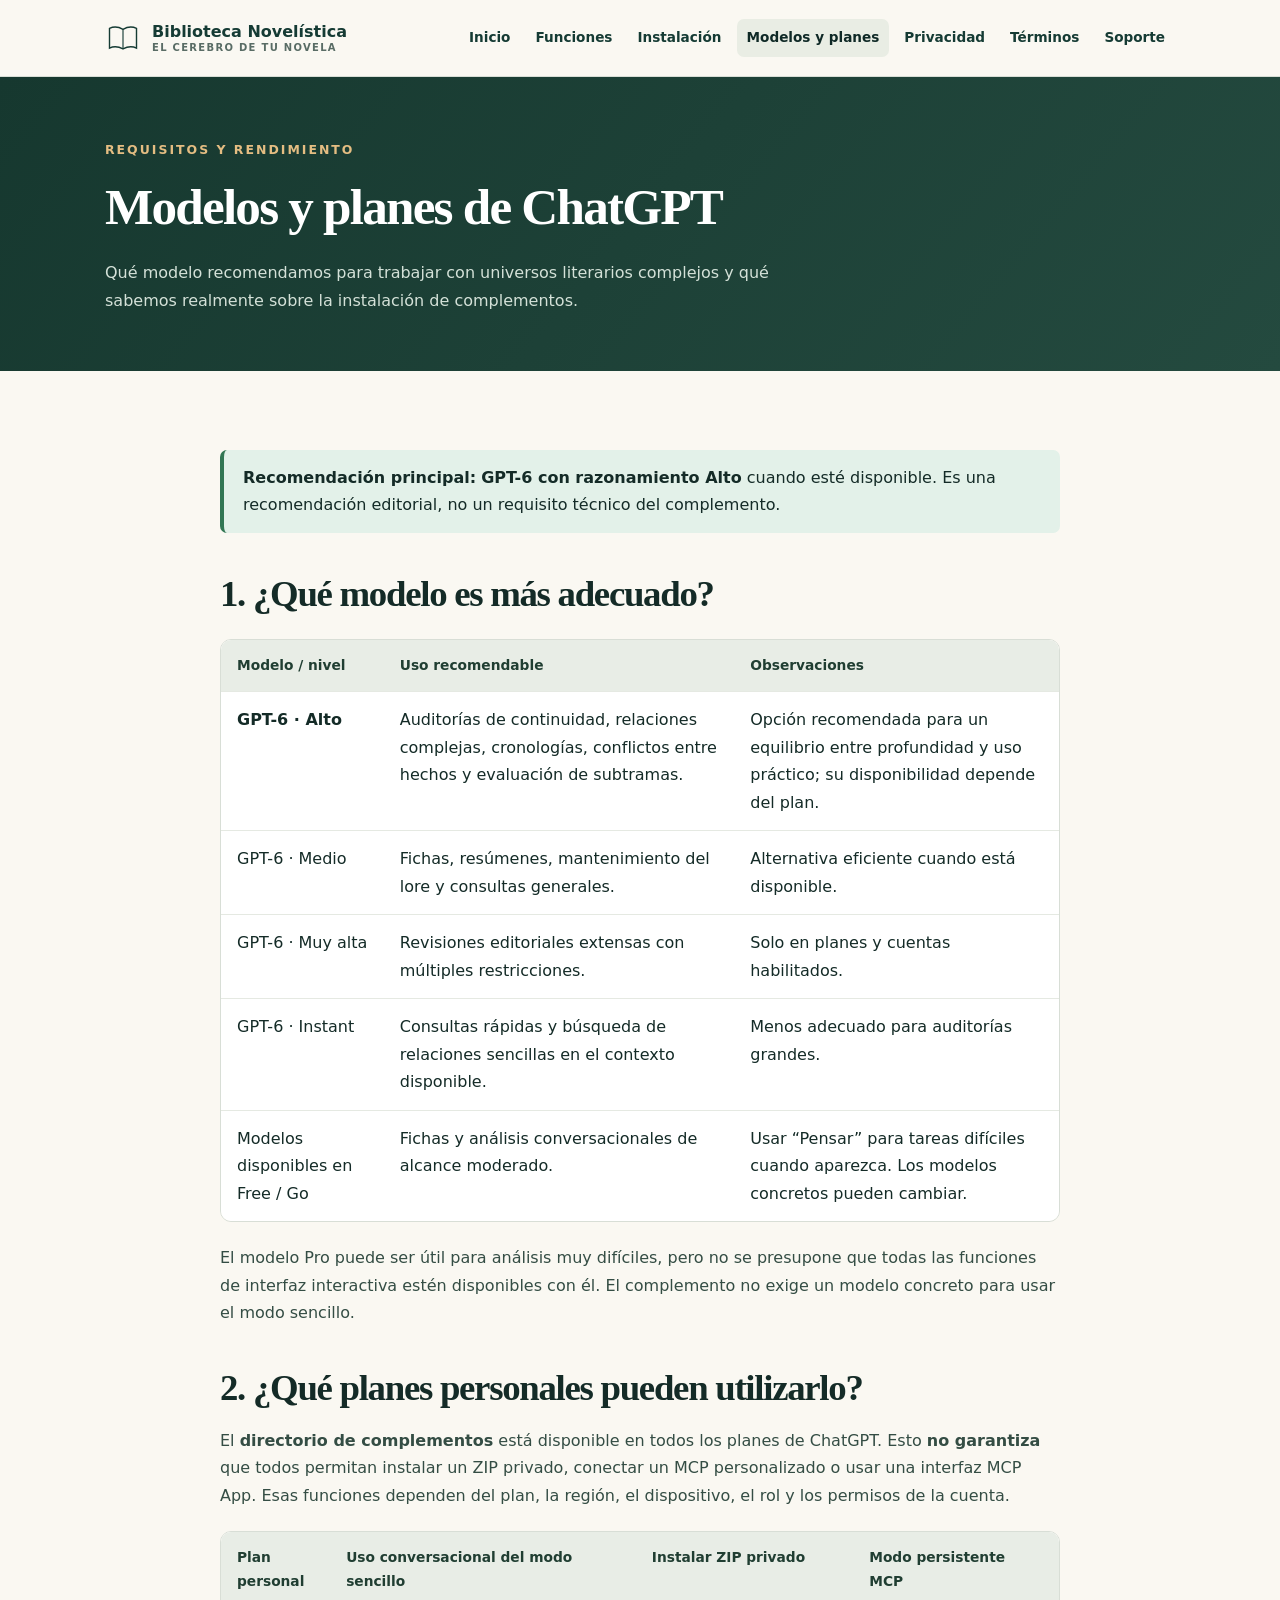
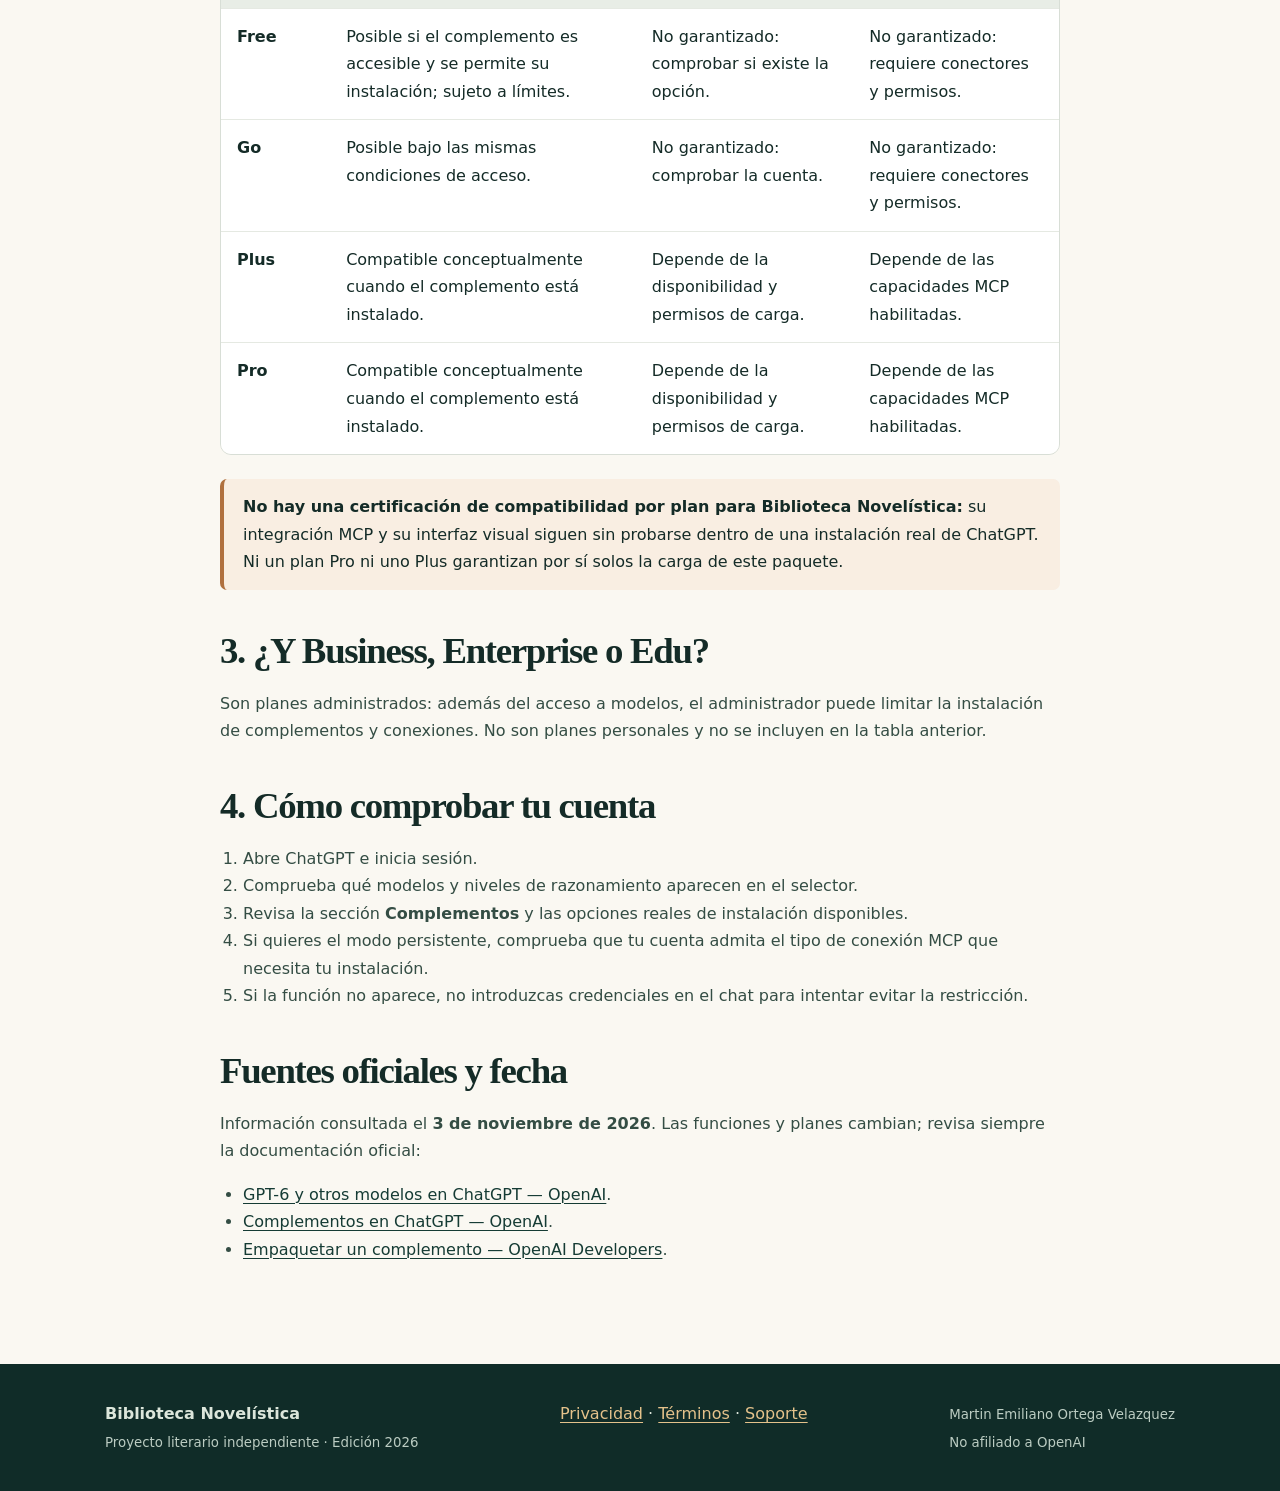
==== compatibilidad.html @ a24e58ad "Version 1 - Github pages Adicion de todos los archivos necesarios para github pages: instalacion.ht" ====
<!doctype html><html lang="es"><head><meta charset="utf-8"><meta name="viewport" content="width=device-width,initial-scale=1"><meta name="description" content="Modelo de ChatGPT recomendado, planes personales y límites de instalación para Biblioteca Novelística."><meta name="theme-color" content="#173a33"><meta name="robots" content="index,follow"><title>Modelos y planes | Biblioteca Novelística</title><link rel="icon" type="image/svg+xml" href="assets/favicon.svg"><link rel="stylesheet" href="assets/style.css"></head><body><a class="skip" href="#contenido">Saltar al contenido</a><header><div class="wrap topbar"><a class="logo" href="index.html" aria-label="Biblioteca Novelística - inicio"><svg viewBox="0 0 128 128" aria-hidden="true"><path d="M16 30c16-8 32-6 48 3 16-9 32-11 48-3v70c-16-8-32-6-48 3-16-9-32-11-48-3z" stroke="currentColor" stroke-width="5" fill="none"/><path d="M64 34v69" stroke="currentColor" stroke-width="4"/></svg><span>Biblioteca Novelística<small>El cerebro de tu novela</small></span></a><nav aria-label="Navegación principal"><a href="index.html">Inicio</a><a href="funciones.html">Funciones</a><a href="instalacion.html">Instalación</a><a href="compatibilidad.html" aria-current="page">Modelos y planes</a><a href="privacidad.html">Privacidad</a><a href="terminos.html">Términos</a><a href="soporte.html">Soporte</a></nav></div></header><main id="contenido"><section class="pagehero"><div class="wrap"><div class="eyebrow">Requisitos y rendimiento</div><h1>Modelos y planes de ChatGPT</h1><p>Qué modelo recomendamos para trabajar con universos literarios complejos y qué sabemos realmente sobre la instalación de complementos.</p></div></section><section class="content"><div class="wrap prose"><div class="note success"><strong>Recomendación principal:</strong> <strong>GPT-6 con razonamiento Alto</strong> cuando esté disponible. Es una recomendación editorial, no un requisito técnico del complemento.</div><h2>1. ¿Qué modelo es más adecuado?</h2><div class="table-scroll"><table><thead><tr><th>Modelo / nivel</th><th>Uso recomendable</th><th>Observaciones</th></tr></thead><tbody><tr><td><strong>GPT-6 · Alto</strong></td><td>Auditorías de continuidad, relaciones complejas, cronologías, conflictos entre hechos y evaluación de subtramas.</td><td>Opción recomendada para un equilibrio entre profundidad y uso práctico; su disponibilidad depende del plan.</td></tr><tr><td>GPT-6 · Medio</td><td>Fichas, resúmenes, mantenimiento del lore y consultas generales.</td><td>Alternativa eficiente cuando está disponible.</td></tr><tr><td>GPT-6 · Muy alta</td><td>Revisiones editoriales extensas con múltiples restricciones.</td><td>Solo en planes y cuentas habilitados.</td></tr><tr><td>GPT-6 · Instant</td><td>Consultas rápidas y búsqueda de relaciones sencillas en el contexto disponible.</td><td>Menos adecuado para auditorías grandes.</td></tr><tr><td>Modelos disponibles en Free / Go</td><td>Fichas y análisis conversacionales de alcance moderado.</td><td>Usar “Pensar” para tareas difíciles cuando aparezca. Los modelos concretos pueden cambiar.</td></tr></tbody></table></div><p>El modelo Pro puede ser útil para análisis muy difíciles, pero no se presupone que todas las funciones de interfaz interactiva estén disponibles con él. El complemento no exige un modelo concreto para usar el modo sencillo.</p><h2>2. ¿Qué planes personales pueden utilizarlo?</h2><p>El <strong>directorio de complementos</strong> está disponible en todos los planes de ChatGPT. Esto <strong>no garantiza</strong> que todos permitan instalar un ZIP privado, conectar un MCP personalizado o usar una interfaz MCP App. Esas funciones dependen del plan, la región, el dispositivo, el rol y los permisos de la cuenta.</p><div class="table-scroll"><table><thead><tr><th>Plan personal</th><th>Uso conversacional del modo sencillo</th><th>Instalar ZIP privado</th><th>Modo persistente MCP</th></tr></thead><tbody><tr><td><strong>Free</strong></td><td>Posible si el complemento es accesible y se permite su instalación; sujeto a límites.</td><td>No garantizado: comprobar si existe la opción.</td><td>No garantizado: requiere conectores y permisos.</td></tr><tr><td><strong>Go</strong></td><td>Posible bajo las mismas condiciones de acceso.</td><td>No garantizado: comprobar la cuenta.</td><td>No garantizado: requiere conectores y permisos.</td></tr><tr><td><strong>Plus</strong></td><td>Compatible conceptualmente cuando el complemento está instalado.</td><td>Depende de la disponibilidad y permisos de carga.</td><td>Depende de las capacidades MCP habilitadas.</td></tr><tr><td><strong>Pro</strong></td><td>Compatible conceptualmente cuando el complemento está instalado.</td><td>Depende de la disponibilidad y permisos de carga.</td><td>Depende de las capacidades MCP habilitadas.</td></tr></tbody></table></div><div class="note warning"><strong>No hay una certificación de compatibilidad por plan para Biblioteca Novelística:</strong> su integración MCP y su interfaz visual siguen sin probarse dentro de una instalación real de ChatGPT. Ni un plan Pro ni uno Plus garantizan por sí solos la carga de este paquete.</div><h2>3. ¿Y Business, Enterprise o Edu?</h2><p>Son planes administrados: además del acceso a modelos, el administrador puede limitar la instalación de complementos y conexiones. No son planes personales y no se incluyen en la tabla anterior.</p><h2>4. Cómo comprobar tu cuenta</h2><ol><li>Abre ChatGPT e inicia sesión.</li><li>Comprueba qué modelos y niveles de razonamiento aparecen en el selector.</li><li>Revisa la sección <strong>Complementos</strong> y las opciones reales de instalación disponibles.</li><li>Si quieres el modo persistente, comprueba que tu cuenta admita el tipo de conexión MCP que necesita tu instalación.</li><li>Si la función no aparece, no introduzcas credenciales en el chat para intentar evitar la restricción.</li></ol><h2>Fuentes oficiales y fecha</h2><p>Información consultada el <strong>3 de noviembre de 2026</strong>. Las funciones y planes cambian; revisa siempre la documentación oficial:</p><ul><li><a href="https://help.openai.com/es-419/articles/20001354-gpt-6-and-other-models-in-chatgpt" target="_blank" rel="noopener noreferrer">GPT-6 y otros modelos en ChatGPT — OpenAI</a>.</li><li><a href="https://help.openai.com/es-419/articles/20001256-plugins-in-chatgpt" target="_blank" rel="noopener noreferrer">Complementos en ChatGPT — OpenAI</a>.</li><li><a href="https://developers.openai.com/plugins/build/plugins" target="_blank" rel="noopener noreferrer">Empaquetar un complemento — OpenAI Developers</a>.</li></ul></div></section></main><footer><div class="wrap inner"><div><strong>Biblioteca Novelística</strong><br><small>Proyecto literario independiente · Edición 2026</small></div><div><a href="privacidad.html">Privacidad</a> · <a href="terminos.html">Términos</a> · <a href="soporte.html">Soporte</a></div><div><small>Martin Emiliano Ortega Velazquez<br>No afiliado a OpenAI</small></div></div></footer></body></html>
---- assets/style.css ----
:root{color-scheme:light;--paper:#faf8f2;--cream:#f1eee5;--ink:#142b27;--muted:#596c65;--pine:#153b34;--deep:#0f2926;--gold:#a87737;--line:#d8ded6;--shadow:0 20px 60px rgba(14,35,30,.09)}*{box-sizing:border-box}html{scroll-behavior:smooth}body{margin:0;background:var(--paper);color:var(--ink);font:16px/1.72 'DM Sans',system-ui,-apple-system,sans-serif}a{color:var(--pine);text-decoration-thickness:1px;text-underline-offset:3px}a:hover{color:#946127}a:focus-visible,button:focus-visible{outline:3px solid #c58b42;outline-offset:3px}.wrap{max-width:1120px;margin:auto;padding:0 25px}.skip{position:absolute;top:-80px;left:15px;background:white;padding:10px;z-index:22}.skip:focus{top:15px}header{position:sticky;top:0;z-index:10;background:rgba(250,248,242,.97);border-bottom:1px solid var(--line);backdrop-filter:blur(12px)}.topbar{min-height:76px;display:flex;align-items:center;justify-content:space-between;gap:20px}.logo{display:flex;align-items:center;gap:11px;text-decoration:none;color:var(--pine);font-weight:700;line-height:1.25;white-space:nowrap}.logo svg{width:36px;height:36px}.logo small{display:block;font-size:10px;font-weight:600;letter-spacing:.13em;text-transform:uppercase;color:var(--muted)}nav{display:flex;flex-wrap:wrap;justify-content:flex-end;gap:5px}nav a{padding:7px 10px;border-radius:7px;font-size:.85rem;font-weight:600;text-decoration:none}nav a[aria-current=page],nav a:hover{background:#e9ede4;color:var(--deep)}.hero{background:radial-gradient(circle at 75% 30%,#29564b 0,transparent 42%),linear-gradient(125deg,#102d28,#183e36 65%,#194437);color:#f9f4e8;padding:85px 0 91px;overflow:hidden}.hero-grid{display:grid;grid-template-columns:1.1fr .9fr;gap:48px;align-items:center}.eyebrow{font-size:.78rem;letter-spacing:.16em;text-transform:uppercase;font-weight:700;color:#e4bd82;margin-bottom:15px}.hero h1,h1,h2,h3{font-family:'Libre Baskerville',Georgia,serif;line-height:1.25;letter-spacing:-.035em}h1{font-size:clamp(2.2rem,5vw,4.25rem);margin:0 0 20px}h2{font-size:clamp(1.55rem,3vw,2.3rem);margin:0 0 18px}h3{font-size:1.23rem;margin:0 0 9px}.hero p{max-width:575px;font-size:1.13rem;color:#d9e3da;margin:0 0 23px}.action{display:inline-block;border-radius:8px;padding:11px 19px;font-weight:700;text-decoration:none;background:#ddbd84;color:#122c27}.action:hover{background:#f3d39d;color:#122c27}.action.secondary{color:#fff;background:transparent;border:1px solid #8da89d}.actions{display:flex;flex-wrap:wrap;gap:12px}.ornament{height:305px;border:1px solid rgba(225,209,169,.3);border-radius:18px;position:relative;background:linear-gradient(145deg,rgba(250,237,201,.12),rgba(255,255,255,.025));display:grid;place-items:center}.ornament:before,.ornament:after{content:'';position:absolute;border:1px solid rgba(221,189,132,.28);border-radius:50%;width:235px;height:235px}.ornament:after{width:160px;height:160px}.ornament svg{width:175px;z-index:2;filter:drop-shadow(0 10px 20px #0b201b)}.section{padding:70px 0}.section.alt{background:var(--cream)}.intro{max-width:760px;color:var(--muted);font-size:1.06rem;margin:0 0 28px}.cards{display:grid;grid-template-columns:repeat(3,1fr);gap:16px}.card{background:#fff;border:1px solid var(--line);border-radius:13px;padding:26px;box-shadow:0 8px 30px rgba(20,43,39,.035)}.card p,.card li{color:#52635c}.card .number{font-size:.77rem;letter-spacing:.08em;color:var(--gold);font-weight:700}.kicker{color:#9b713f;font-size:.78rem;letter-spacing:.12em;text-transform:uppercase;font-weight:700}.pagehero{background:linear-gradient(130deg,#16382f,#244a3f);color:white;padding:62px 0 56px}.pagehero h1{font-size:clamp(2.05rem,4vw,3.4rem)}.pagehero p{max-width:740px;color:#d4e1d8;margin:0}.content{padding:55px 0 85px}.content .prose{max-width:890px}.prose h2{margin:38px 0 12px}.prose h3{margin:25px 0 10px}.prose p,.prose li{color:#344d44}.prose ul,.prose ol{padding-left:23px}.note{background:#f1eadb;border-left:4px solid #ab7a40;border-radius:7px;padding:14px 19px;margin:24px 0}.success{background:#e3f1e9;border-left-color:#317653}.warning{background:#f9eee2;border-left-color:#b0703e}.table-scroll{overflow:auto;border:1px solid var(--line);border-radius:11px;margin:22px 0}table{border-collapse:collapse;width:100%;background:#fff;min-width:610px}th,td{padding:14px 16px;text-align:left;border-bottom:1px solid #e5e9e2;vertical-align:top}th{background:#e8ede6;color:#203e32;font-size:.86rem}tr:last-child td{border:0}.pill{display:inline-flex;align-items:center;padding:3px 10px;border-radius:999px;background:#e4eee8;color:#1b6245;font-size:.8rem;font-weight:700}.pill.amber{background:#f7ecd8;color:#906126}.pill.grey{background:#ececeb;color:#53625e}.step{display:flex;gap:18px;margin:24px 0}.step .stepno{flex:0 0 36px;width:36px;height:36px;display:grid;place-items:center;background:var(--pine);color:#fff;border-radius:50%;font-weight:700}.step h3{margin:0 0 4px}.step p{margin:0}.code{border-radius:8px;padding:15px;overflow-x:auto;background:#142b28;color:#e9ecdd;font-family:ui-monospace,Consolas,monospace;font-size:.89rem}.grid2{display:grid;grid-template-columns:repeat(2,1fr);gap:18px}footer{background:#102c28;color:#dce6db;padding:36px 0}footer a{color:#e4c28b}footer .inner{display:flex;justify-content:space-between;flex-wrap:wrap;gap:18px}footer small{color:#bbccc2}.micro{font-size:.85rem;color:var(--muted)}.tagline{margin-top:20px;font-size:.88rem;color:#c0d4c9}.anchorlink{white-space:nowrap}.flow{display:flex;gap:10px;flex-wrap:wrap;margin:18px 0}.flow span{padding:10px 14px;background:#e9eee5;border-radius:9px;font-size:.91rem}hr{height:1px;border:0;background:var(--line);margin:30px 0}@media(max-width:880px){.topbar{flex-direction:column;align-items:flex-start;padding-top:12px;padding-bottom:12px;gap:8px}nav{justify-content:flex-start}.hero-grid{grid-template-columns:1fr}.ornament{height:210px}.cards{grid-template-columns:1fr 1fr}}@media(max-width:580px){.wrap{padding:0 18px}.cards,.grid2{grid-template-columns:1fr}.hero{padding:55px 0}.section{padding:46px 0}.pagehero{padding:44px 0}.ornament{display:none}nav a{font-size:.79rem;padding:7px 7px}.topbar{align-items:center}.logo{align-self:flex-start}}
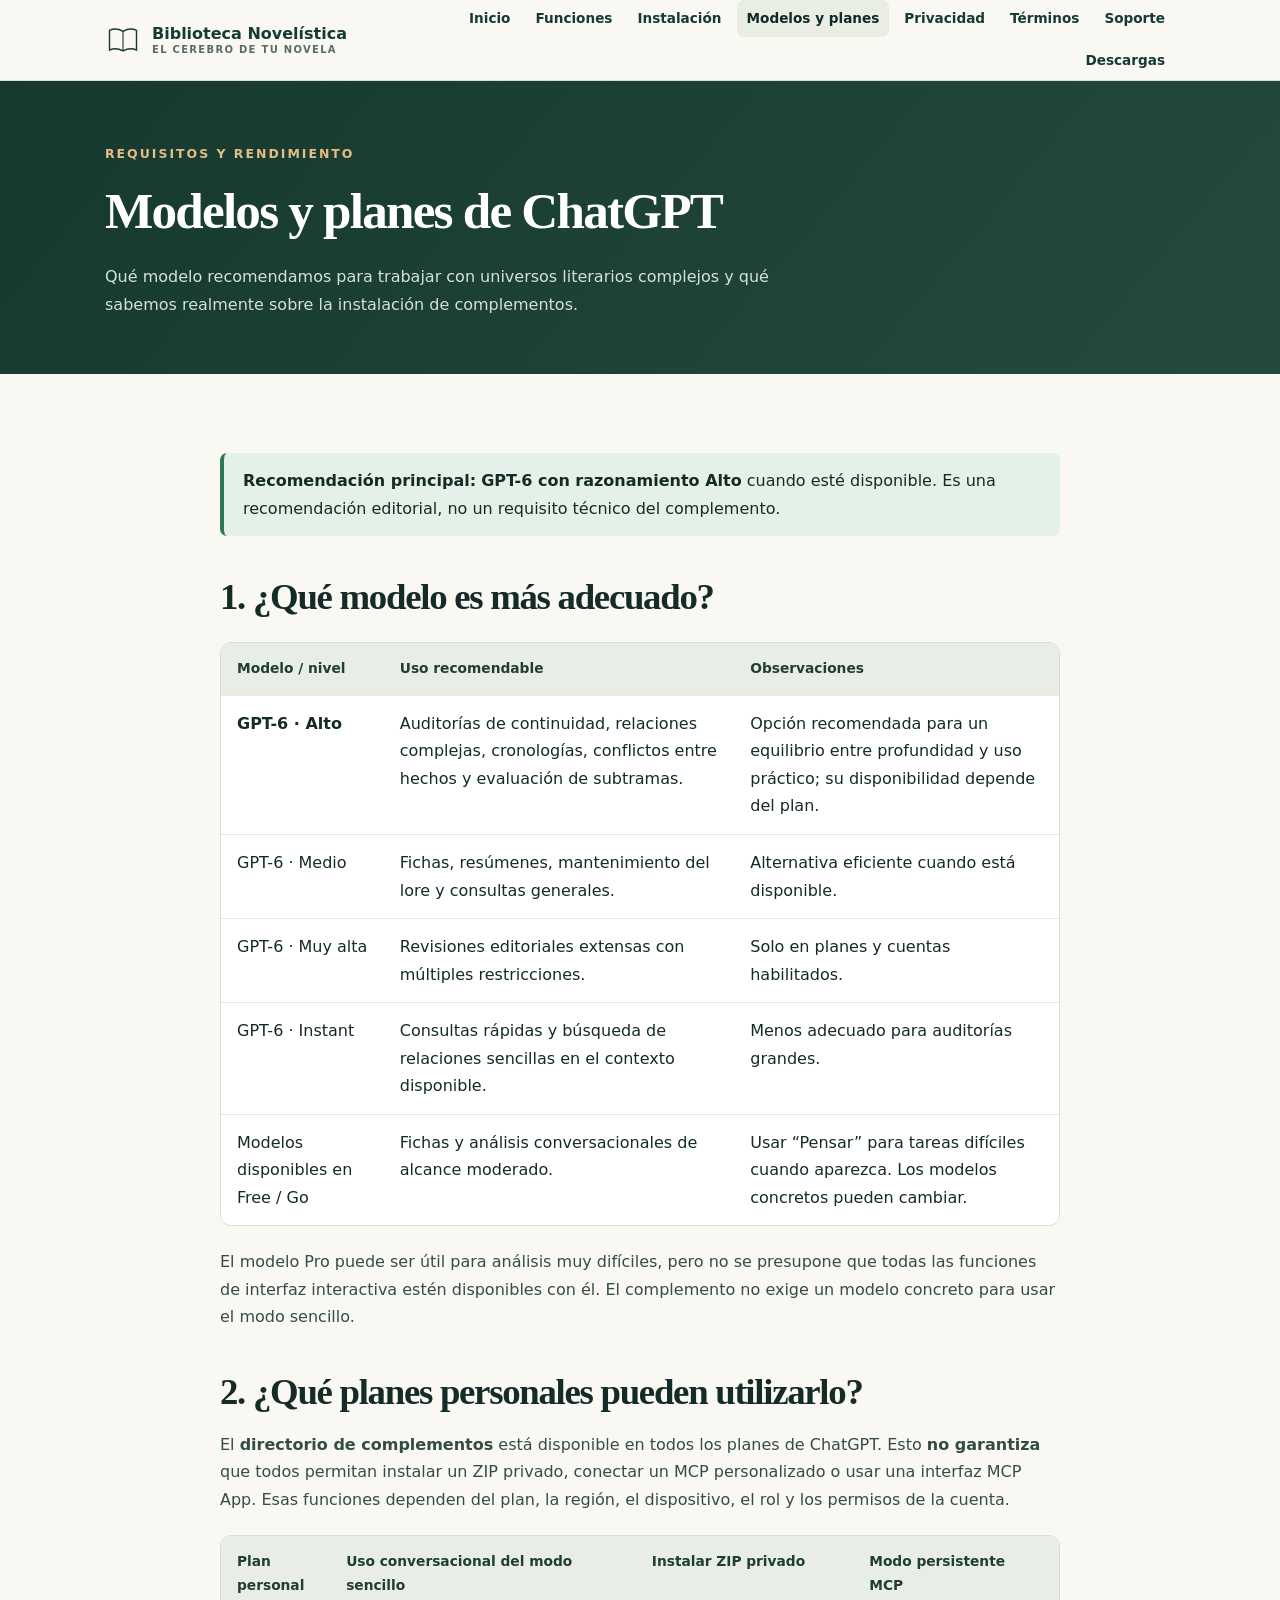
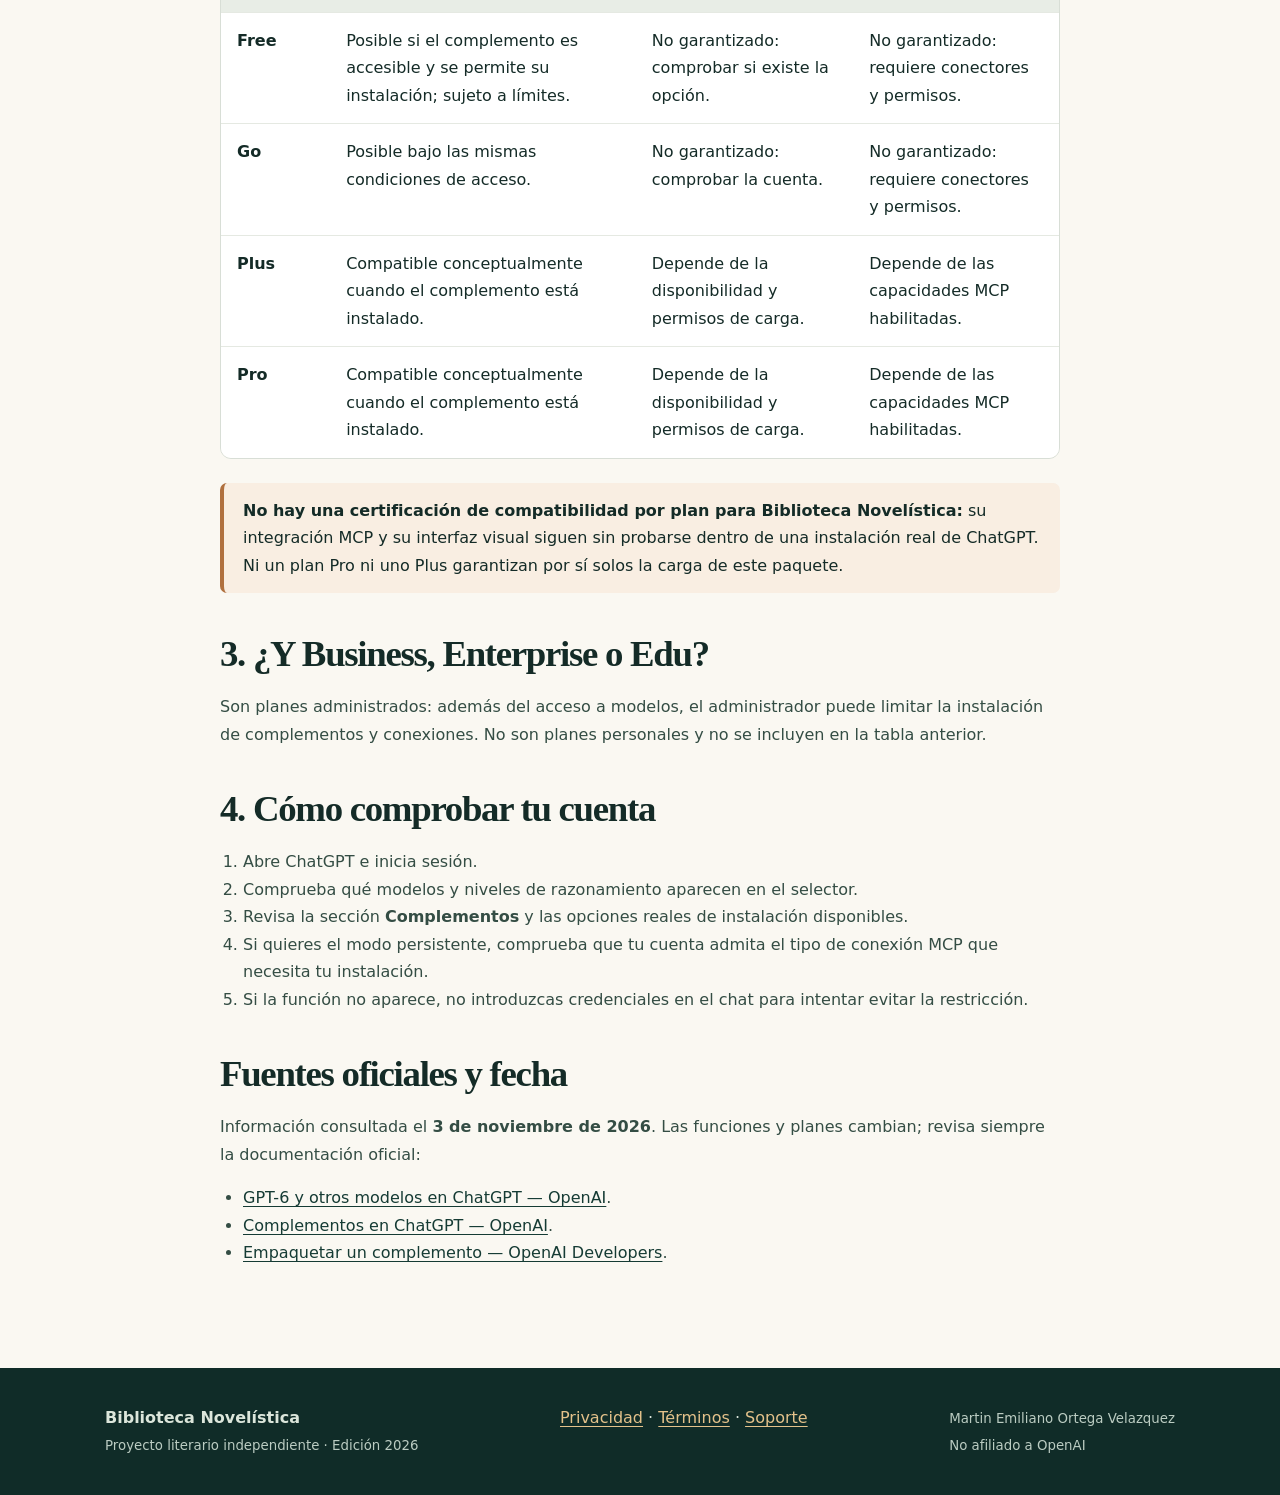
==== commit fe55e5a5: "Version 3.0 Actualización de archivos y subida de comprimidos .zip" ====
--- a/compatibilidad.html
+++ b/compatibilidad.html
@@ -1 +1,2 @@
-<!doctype html><html lang="es"><head><meta charset="utf-8"><meta name="viewport" content="width=device-width,initial-scale=1"><meta name="description" content="Modelo de ChatGPT recomendado, planes personales y límites de instalación para Biblioteca Novelística."><meta name="theme-color" content="#173a33"><meta name="robots" content="index,follow"><title>Modelos y planes | Biblioteca Novelística</title><link rel="icon" type="image/svg+xml" href="assets/favicon.svg"><link rel="stylesheet" href="assets/style.css"></head><body><a class="skip" href="#contenido">Saltar al contenido</a><header><div class="wrap topbar"><a class="logo" href="index.html" aria-label="Biblioteca Novelística - inicio"><svg viewBox="0 0 128 128" aria-hidden="true"><path d="M16 30c16-8 32-6 48 3 16-9 32-11 48-3v70c-16-8-32-6-48 3-16-9-32-11-48-3z" stroke="currentColor" stroke-width="5" fill="none"/><path d="M64 34v69" stroke="currentColor" stroke-width="4"/></svg><span>Biblioteca Novelística<small>El cerebro de tu novela</small></span></a><nav aria-label="Navegación principal"><a href="index.html">Inicio</a><a href="funciones.html">Funciones</a><a href="instalacion.html">Instalación</a><a href="compatibilidad.html" aria-current="page">Modelos y planes</a><a href="privacidad.html">Privacidad</a><a href="terminos.html">Términos</a><a href="soporte.html">Soporte</a></nav></div></header><main id="contenido"><section class="pagehero"><div class="wrap"><div class="eyebrow">Requisitos y rendimiento</div><h1>Modelos y planes de ChatGPT</h1><p>Qué modelo recomendamos para trabajar con universos literarios complejos y qué sabemos realmente sobre la instalación de complementos.</p></div></section><section class="content"><div class="wrap prose"><div class="note success"><strong>Recomendación principal:</strong> <strong>GPT-6 con razonamiento Alto</strong> cuando esté disponible. Es una recomendación editorial, no un requisito técnico del complemento.</div><h2>1. ¿Qué modelo es más adecuado?</h2><div class="table-scroll"><table><thead><tr><th>Modelo / nivel</th><th>Uso recomendable</th><th>Observaciones</th></tr></thead><tbody><tr><td><strong>GPT-6 · Alto</strong></td><td>Auditorías de continuidad, relaciones complejas, cronologías, conflictos entre hechos y evaluación de subtramas.</td><td>Opción recomendada para un equilibrio entre profundidad y uso práctico; su disponibilidad depende del plan.</td></tr><tr><td>GPT-6 · Medio</td><td>Fichas, resúmenes, mantenimiento del lore y consultas generales.</td><td>Alternativa eficiente cuando está disponible.</td></tr><tr><td>GPT-6 · Muy alta</td><td>Revisiones editoriales extensas con múltiples restricciones.</td><td>Solo en planes y cuentas habilitados.</td></tr><tr><td>GPT-6 · Instant</td><td>Consultas rápidas y búsqueda de relaciones sencillas en el contexto disponible.</td><td>Menos adecuado para auditorías grandes.</td></tr><tr><td>Modelos disponibles en Free / Go</td><td>Fichas y análisis conversacionales de alcance moderado.</td><td>Usar “Pensar” para tareas difíciles cuando aparezca. Los modelos concretos pueden cambiar.</td></tr></tbody></table></div><p>El modelo Pro puede ser útil para análisis muy difíciles, pero no se presupone que todas las funciones de interfaz interactiva estén disponibles con él. El complemento no exige un modelo concreto para usar el modo sencillo.</p><h2>2. ¿Qué planes personales pueden utilizarlo?</h2><p>El <strong>directorio de complementos</strong> está disponible en todos los planes de ChatGPT. Esto <strong>no garantiza</strong> que todos permitan instalar un ZIP privado, conectar un MCP personalizado o usar una interfaz MCP App. Esas funciones dependen del plan, la región, el dispositivo, el rol y los permisos de la cuenta.</p><div class="table-scroll"><table><thead><tr><th>Plan personal</th><th>Uso conversacional del modo sencillo</th><th>Instalar ZIP privado</th><th>Modo persistente MCP</th></tr></thead><tbody><tr><td><strong>Free</strong></td><td>Posible si el complemento es accesible y se permite su instalación; sujeto a límites.</td><td>No garantizado: comprobar si existe la opción.</td><td>No garantizado: requiere conectores y permisos.</td></tr><tr><td><strong>Go</strong></td><td>Posible bajo las mismas condiciones de acceso.</td><td>No garantizado: comprobar la cuenta.</td><td>No garantizado: requiere conectores y permisos.</td></tr><tr><td><strong>Plus</strong></td><td>Compatible conceptualmente cuando el complemento está instalado.</td><td>Depende de la disponibilidad y permisos de carga.</td><td>Depende de las capacidades MCP habilitadas.</td></tr><tr><td><strong>Pro</strong></td><td>Compatible conceptualmente cuando el complemento está instalado.</td><td>Depende de la disponibilidad y permisos de carga.</td><td>Depende de las capacidades MCP habilitadas.</td></tr></tbody></table></div><div class="note warning"><strong>No hay una certificación de compatibilidad por plan para Biblioteca Novelística:</strong> su integración MCP y su interfaz visual siguen sin probarse dentro de una instalación real de ChatGPT. Ni un plan Pro ni uno Plus garantizan por sí solos la carga de este paquete.</div><h2>3. ¿Y Business, Enterprise o Edu?</h2><p>Son planes administrados: además del acceso a modelos, el administrador puede limitar la instalación de complementos y conexiones. No son planes personales y no se incluyen en la tabla anterior.</p><h2>4. Cómo comprobar tu cuenta</h2><ol><li>Abre ChatGPT e inicia sesión.</li><li>Comprueba qué modelos y niveles de razonamiento aparecen en el selector.</li><li>Revisa la sección <strong>Complementos</strong> y las opciones reales de instalación disponibles.</li><li>Si quieres el modo persistente, comprueba que tu cuenta admita el tipo de conexión MCP que necesita tu instalación.</li><li>Si la función no aparece, no introduzcas credenciales en el chat para intentar evitar la restricción.</li></ol><h2>Fuentes oficiales y fecha</h2><p>Información consultada el <strong>3 de noviembre de 2026</strong>. Las funciones y planes cambian; revisa siempre la documentación oficial:</p><ul><li><a href="https://help.openai.com/es-419/articles/20001354-gpt-6-and-other-models-in-chatgpt" target="_blank" rel="noopener noreferrer">GPT-6 y otros modelos en ChatGPT — OpenAI</a>.</li><li><a href="https://help.openai.com/es-419/articles/20001256-plugins-in-chatgpt" target="_blank" rel="noopener noreferrer">Complementos en ChatGPT — OpenAI</a>.</li><li><a href="https://developers.openai.com/plugins/build/plugins" target="_blank" rel="noopener noreferrer">Empaquetar un complemento — OpenAI Developers</a>.</li></ul></div></section></main><footer><div class="wrap inner"><div><strong>Biblioteca Novelística</strong><br><small>Proyecto literario independiente · Edición 2026</small></div><div><a href="privacidad.html">Privacidad</a> · <a href="terminos.html">Términos</a> · <a href="soporte.html">Soporte</a></div><div><small>Martin Emiliano Ortega Velazquez<br>No afiliado a OpenAI</small></div></div></footer></body></html>+<!DOCTYPE html>
+<html lang="es"><head><meta charset="utf-8"/><meta content="width=device-width,initial-scale=1" name="viewport"/><meta content="Modelo de ChatGPT recomendado, planes personales y límites de instalación para Biblioteca Novelística." name="description"/><meta content="#173a33" name="theme-color"/><meta content="index,follow" name="robots"/><title>Modelos y planes | Biblioteca Novelística</title><link href="assets/favicon.svg" rel="icon" type="image/svg+xml"/><link href="assets/style.css" rel="stylesheet"/></head><body><a class="skip" href="#contenido">Saltar al contenido</a><header><div class="wrap topbar"><a aria-label="Biblioteca Novelística - inicio" class="logo" href="index.html"><svg aria-hidden="true" viewbox="0 0 128 128"><path d="M16 30c16-8 32-6 48 3 16-9 32-11 48-3v70c-16-8-32-6-48 3-16-9-32-11-48-3z" fill="none" stroke="currentColor" stroke-width="5"></path><path d="M64 34v69" stroke="currentColor" stroke-width="4"></path></svg><span>Biblioteca Novelística<small>El cerebro de tu novela</small></span></a><nav aria-label="Navegación principal"><a href="index.html">Inicio</a><a href="funciones.html">Funciones</a><a href="instalacion.html">Instalación</a><a aria-current="page" href="compatibilidad.html">Modelos y planes</a><a href="privacidad.html">Privacidad</a><a href="terminos.html">Términos</a><a href="soporte.html">Soporte</a><a href="descargas.html">Descargas</a></nav></div></header><main id="contenido"><section class="pagehero"><div class="wrap"><div class="eyebrow">Requisitos y rendimiento</div><h1>Modelos y planes de ChatGPT</h1><p>Qué modelo recomendamos para trabajar con universos literarios complejos y qué sabemos realmente sobre la instalación de complementos.</p></div></section><section class="content"><div class="wrap prose"><div class="note success"><strong>Recomendación principal:</strong> <strong>GPT-6 con razonamiento Alto</strong> cuando esté disponible. Es una recomendación editorial, no un requisito técnico del complemento.</div><h2>1. ¿Qué modelo es más adecuado?</h2><div class="table-scroll"><table><thead><tr><th>Modelo / nivel</th><th>Uso recomendable</th><th>Observaciones</th></tr></thead><tbody><tr><td><strong>GPT-6 · Alto</strong></td><td>Auditorías de continuidad, relaciones complejas, cronologías, conflictos entre hechos y evaluación de subtramas.</td><td>Opción recomendada para un equilibrio entre profundidad y uso práctico; su disponibilidad depende del plan.</td></tr><tr><td>GPT-6 · Medio</td><td>Fichas, resúmenes, mantenimiento del lore y consultas generales.</td><td>Alternativa eficiente cuando está disponible.</td></tr><tr><td>GPT-6 · Muy alta</td><td>Revisiones editoriales extensas con múltiples restricciones.</td><td>Solo en planes y cuentas habilitados.</td></tr><tr><td>GPT-6 · Instant</td><td>Consultas rápidas y búsqueda de relaciones sencillas en el contexto disponible.</td><td>Menos adecuado para auditorías grandes.</td></tr><tr><td>Modelos disponibles en Free / Go</td><td>Fichas y análisis conversacionales de alcance moderado.</td><td>Usar “Pensar” para tareas difíciles cuando aparezca. Los modelos concretos pueden cambiar.</td></tr></tbody></table></div><p>El modelo Pro puede ser útil para análisis muy difíciles, pero no se presupone que todas las funciones de interfaz interactiva estén disponibles con él. El complemento no exige un modelo concreto para usar el modo sencillo.</p><h2>2. ¿Qué planes personales pueden utilizarlo?</h2><p>El <strong>directorio de complementos</strong> está disponible en todos los planes de ChatGPT. Esto <strong>no garantiza</strong> que todos permitan instalar un ZIP privado, conectar un MCP personalizado o usar una interfaz MCP App. Esas funciones dependen del plan, la región, el dispositivo, el rol y los permisos de la cuenta.</p><div class="table-scroll"><table><thead><tr><th>Plan personal</th><th>Uso conversacional del modo sencillo</th><th>Instalar ZIP privado</th><th>Modo persistente MCP</th></tr></thead><tbody><tr><td><strong>Free</strong></td><td>Posible si el complemento es accesible y se permite su instalación; sujeto a límites.</td><td>No garantizado: comprobar si existe la opción.</td><td>No garantizado: requiere conectores y permisos.</td></tr><tr><td><strong>Go</strong></td><td>Posible bajo las mismas condiciones de acceso.</td><td>No garantizado: comprobar la cuenta.</td><td>No garantizado: requiere conectores y permisos.</td></tr><tr><td><strong>Plus</strong></td><td>Compatible conceptualmente cuando el complemento está instalado.</td><td>Depende de la disponibilidad y permisos de carga.</td><td>Depende de las capacidades MCP habilitadas.</td></tr><tr><td><strong>Pro</strong></td><td>Compatible conceptualmente cuando el complemento está instalado.</td><td>Depende de la disponibilidad y permisos de carga.</td><td>Depende de las capacidades MCP habilitadas.</td></tr></tbody></table></div><div class="note warning"><strong>No hay una certificación de compatibilidad por plan para Biblioteca Novelística:</strong> su integración MCP y su interfaz visual siguen sin probarse dentro de una instalación real de ChatGPT. Ni un plan Pro ni uno Plus garantizan por sí solos la carga de este paquete.</div><h2>3. ¿Y Business, Enterprise o Edu?</h2><p>Son planes administrados: además del acceso a modelos, el administrador puede limitar la instalación de complementos y conexiones. No son planes personales y no se incluyen en la tabla anterior.</p><h2>4. Cómo comprobar tu cuenta</h2><ol><li>Abre ChatGPT e inicia sesión.</li><li>Comprueba qué modelos y niveles de razonamiento aparecen en el selector.</li><li>Revisa la sección <strong>Complementos</strong> y las opciones reales de instalación disponibles.</li><li>Si quieres el modo persistente, comprueba que tu cuenta admita el tipo de conexión MCP que necesita tu instalación.</li><li>Si la función no aparece, no introduzcas credenciales en el chat para intentar evitar la restricción.</li></ol><h2>Fuentes oficiales y fecha</h2><p>Información consultada el <strong>3 de noviembre de 2026</strong>. Las funciones y planes cambian; revisa siempre la documentación oficial:</p><ul><li><a href="https://help.openai.com/es-419/articles/20001354-gpt-6-and-other-models-in-chatgpt" rel="noopener noreferrer" target="_blank">GPT-6 y otros modelos en ChatGPT — OpenAI</a>.</li><li><a href="https://help.openai.com/es-419/articles/20001256-plugins-in-chatgpt" rel="noopener noreferrer" target="_blank">Complementos en ChatGPT — OpenAI</a>.</li><li><a href="https://developers.openai.com/plugins/build/plugins" rel="noopener noreferrer" target="_blank">Empaquetar un complemento — OpenAI Developers</a>.</li></ul></div></section></main><footer><div class="wrap inner"><div><strong>Biblioteca Novelística</strong><br/><small>Proyecto literario independiente · Edición 2026</small></div><div><a href="privacidad.html">Privacidad</a> · <a href="terminos.html">Términos</a> · <a href="soporte.html">Soporte</a></div><div><small>Martin Emiliano Ortega Velazquez<br/>No afiliado a OpenAI</small></div></div></footer></body></html>
